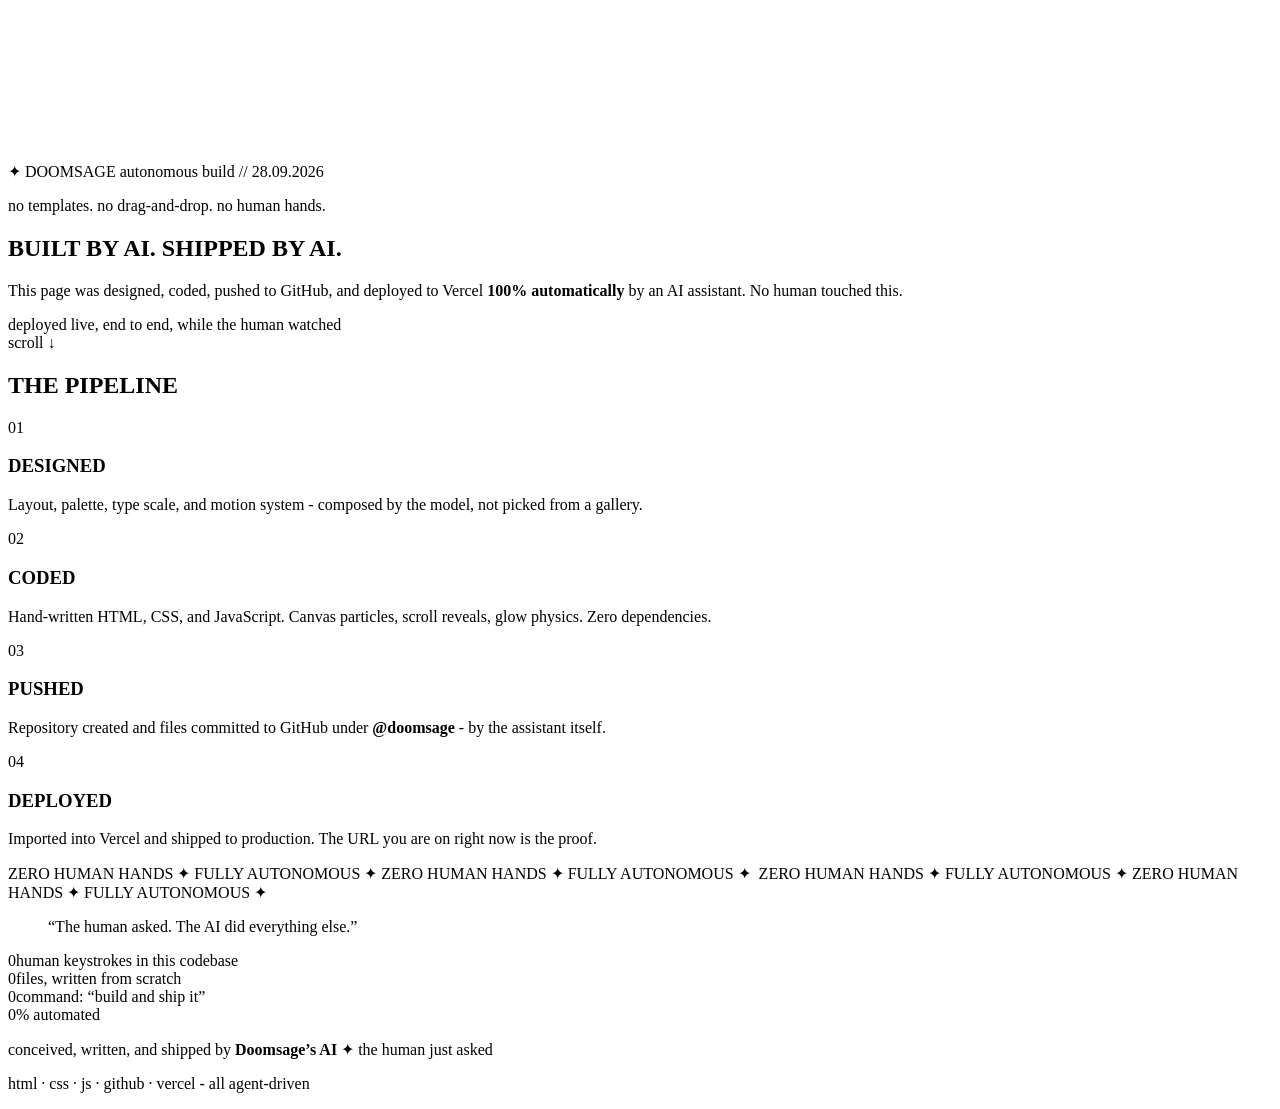
==== index.html @ a87578d3 "Rename 1-index.html to index.html" ====
<!DOCTYPE html>
<html lang="en">
<head>
<meta charset="UTF-8">
<meta name="viewport" content="width=device-width, initial-scale=1.0">
<title>Built by AI. Shipped by AI. - Doomsage</title>
<meta name="description" content="This page was designed, coded, pushed to GitHub, and deployed to Vercel 100% automatically by an AI assistant. Zero human hands.">
<link rel="stylesheet" href="style.css">
</head>
<body>

<canvas id="particles"></canvas>
<div class="cursor-glow" id="cursorGlow"></div>

<header class="nav">
  <span class="nav-mark">&#x2726; DOOMSAGE</span>
  <span class="nav-tag">autonomous build // 28.09.2026</span>
</header>

<main>

  <section class="hero">
    <p class="hero-kicker reveal">no templates. no drag-and-drop. no human hands.</p>
    <h1 class="hero-title">
      <span class="line reveal">BUILT BY AI.</span>
      <span class="line reveal delay-1">SHIPPED BY AI.</span>
    </h1>
    <p class="hero-sub reveal delay-2">
      This page was designed, coded, pushed to GitHub, and deployed to Vercel
      <strong>100% automatically</strong> by an AI assistant.
      No human touched this.
    </p>
    <div class="hero-cta reveal delay-3">
      <span class="pulse-dot"></span> deployed live, end to end, while the human watched
    </div>
    <div class="scroll-hint">scroll &#x2193;</div>
  </section>

  <section class="pipeline">
    <h2 class="section-title reveal">THE PIPELINE</h2>
    <div class="cards">
      <article class="card reveal">
        <span class="card-num">01</span>
        <h3>DESIGNED</h3>
        <p>Layout, palette, type scale, and motion system - composed by the model, not picked from a gallery.</p>
      </article>
      <article class="card reveal delay-1">
        <span class="card-num">02</span>
        <h3>CODED</h3>
        <p>Hand-written HTML, CSS, and JavaScript. Canvas particles, scroll reveals, glow physics. Zero dependencies.</p>
      </article>
      <article class="card reveal delay-2">
        <span class="card-num">03</span>
        <h3>PUSHED</h3>
        <p>Repository created and files committed to GitHub under <strong>@doomsage</strong> - by the assistant itself.</p>
      </article>
      <article class="card reveal delay-3">
        <span class="card-num">04</span>
        <h3>DEPLOYED</h3>
        <p>Imported into Vercel and shipped to production. The URL you are on right now is the proof.</p>
      </article>
    </div>
  </section>

  <section class="manifesto">
    <div class="marquee" aria-hidden="true">
      <div class="marquee-track">
        <span>ZERO HUMAN HANDS &#x2726; FULLY AUTONOMOUS &#x2726; ZERO HUMAN HANDS &#x2726; FULLY AUTONOMOUS &#x2726;&nbsp;</span>
        <span>ZERO HUMAN HANDS &#x2726; FULLY AUTONOMOUS &#x2726; ZERO HUMAN HANDS &#x2726; FULLY AUTONOMOUS &#x2726;&nbsp;</span>
      </div>
    </div>
    <blockquote class="reveal">
      <p>&ldquo;The human asked. The AI did everything else.&rdquo;</p>
    </blockquote>
  </section>

  <section class="stats">
    <div class="stat reveal"><span class="stat-num" data-count="0">0</span><span class="stat-label">human keystrokes in this codebase</span></div>
    <div class="stat reveal delay-1"><span class="stat-num" data-count="3">0</span><span class="stat-label">files, written from scratch</span></div>
    <div class="stat reveal delay-2"><span class="stat-num" data-count="1">0</span><span class="stat-label">command: &ldquo;build and ship it&rdquo;</span></div>
    <div class="stat reveal delay-3"><span class="stat-num" data-count="100">0</span><span class="stat-label">% automated</span></div>
  </section>

</main>

<footer class="footer">
  <p>conceived, written, and shipped by <strong>Doomsage&rsquo;s AI</strong> &#x2726; the human just asked</p>
  <p class="footer-small">html &middot; css &middot; js &middot; github &middot; vercel - all agent-driven</p>
</footer>

<script src="script.js"></script>
</body>
</html>
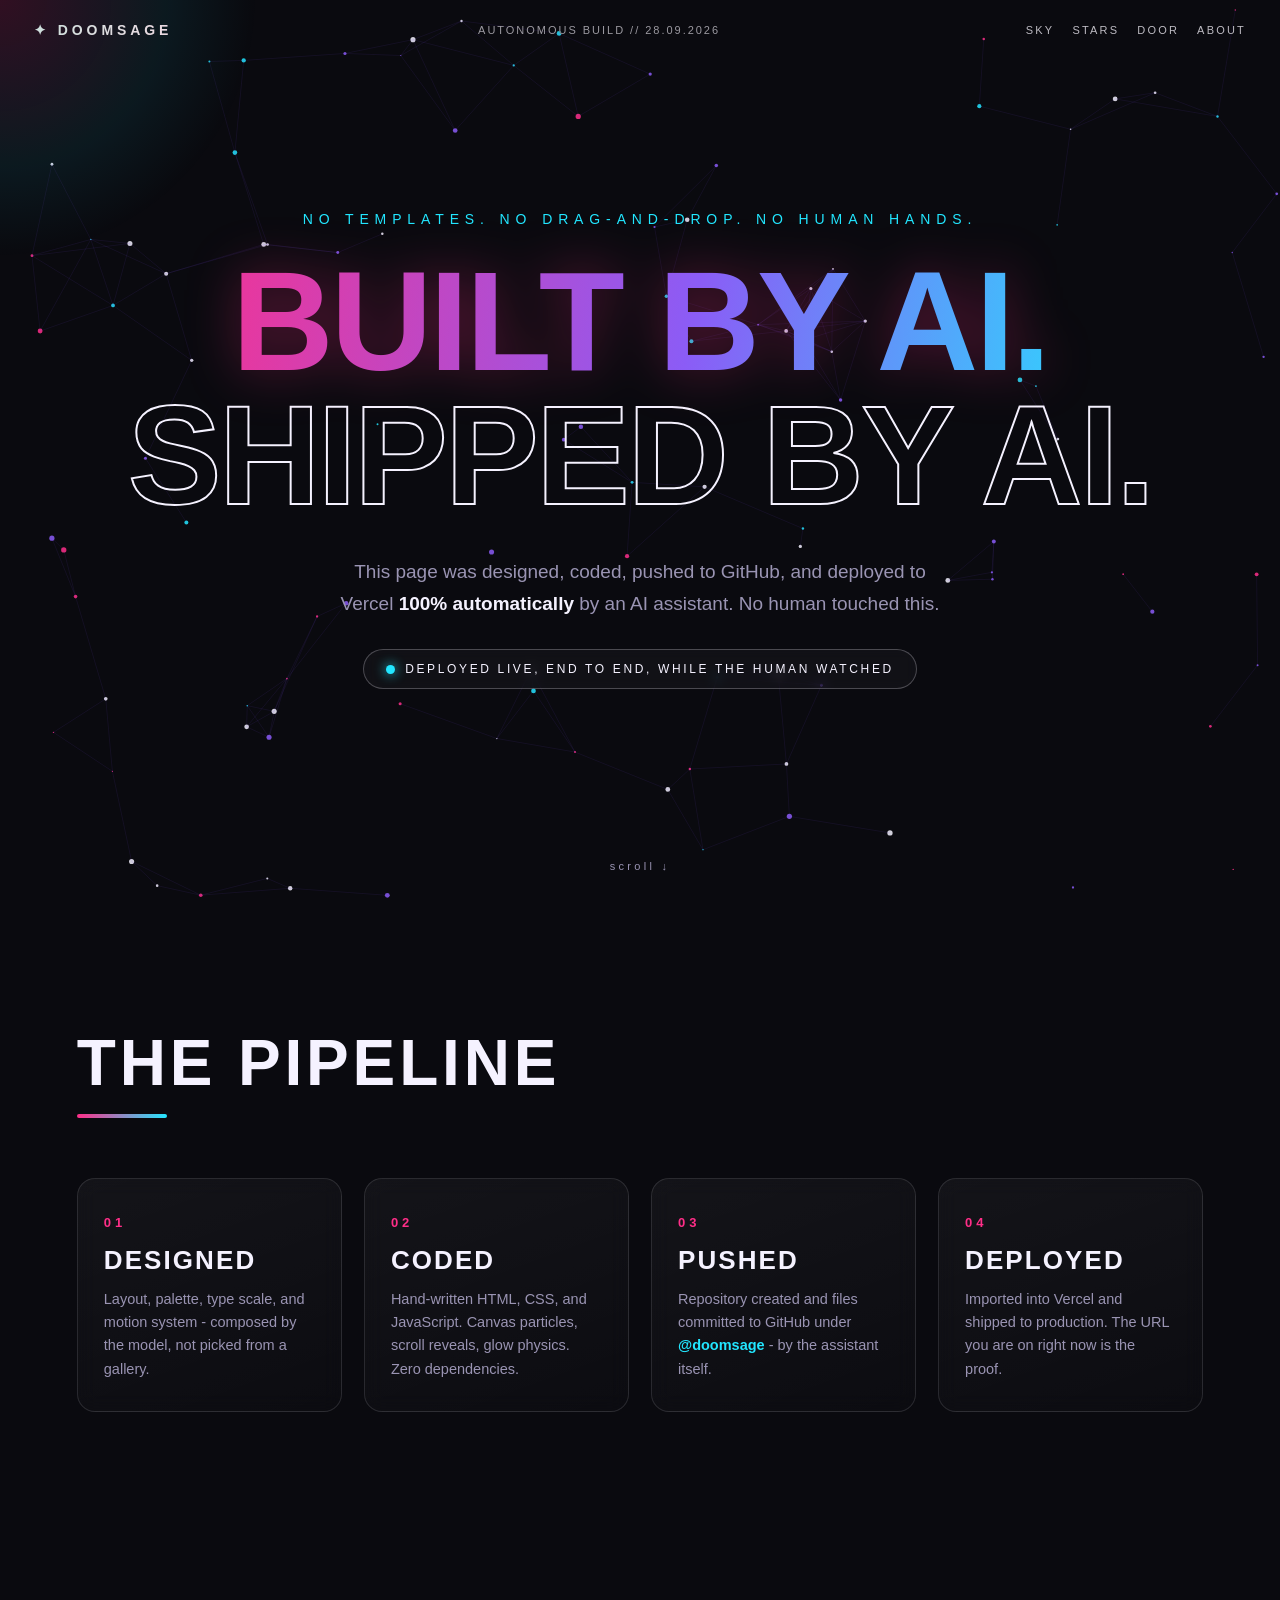
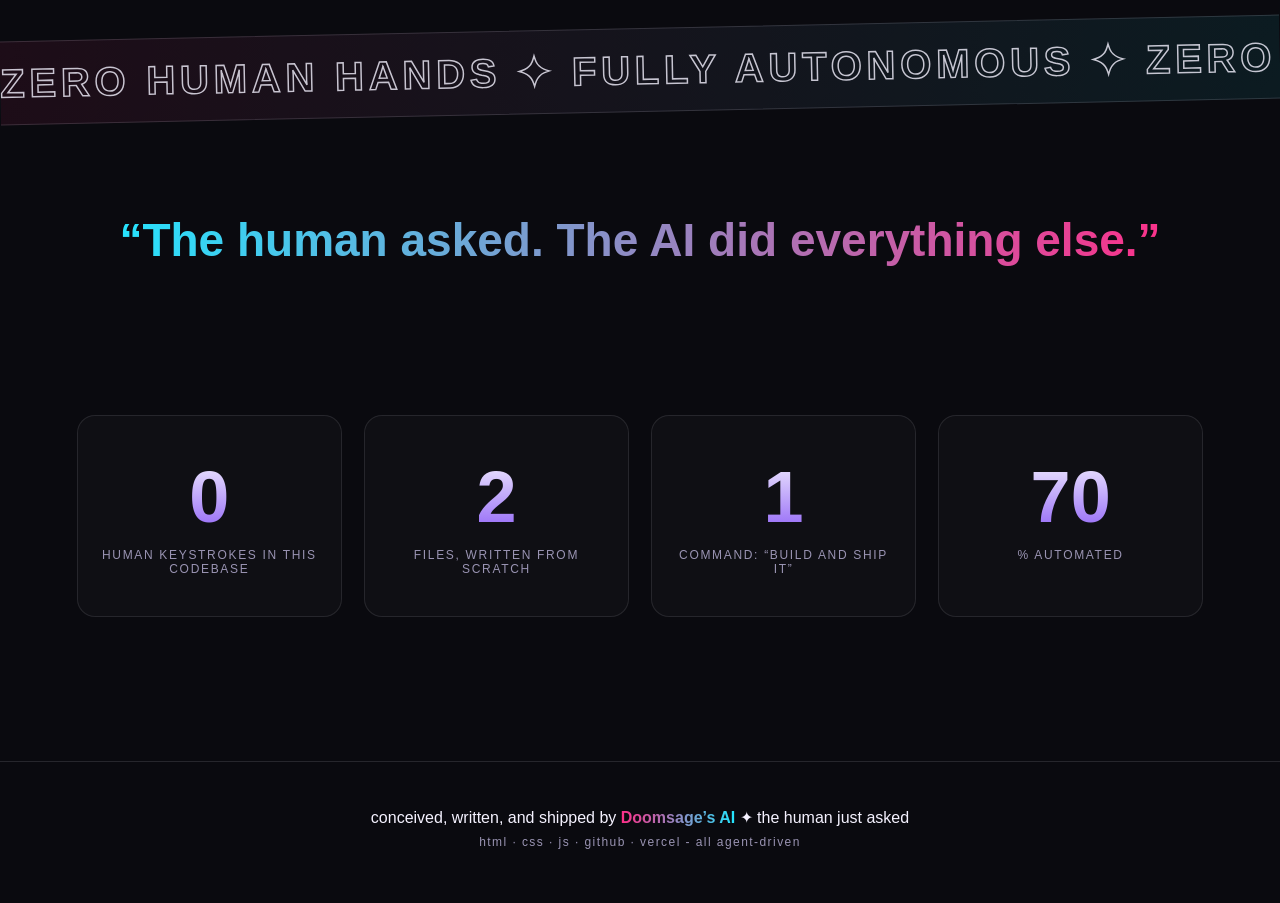
==== commit 11744d0d: "Add navigation links and shared script to index.html" ====
--- a/index.html
+++ b/index.html
@@ -6,6 +6,7 @@
 <title>Built by AI. Shipped by AI. - Doomsage</title>
 <meta name="description" content="This page was designed, coded, pushed to GitHub, and deployed to Vercel 100% automatically by an AI assistant. Zero human hands.">
 <link rel="stylesheet" href="style.css">
+<link rel="stylesheet" href="shared.css">
 </head>
 <body>
 
@@ -15,6 +16,12 @@
 <header class="nav">
   <span class="nav-mark">&#x2726; DOOMSAGE</span>
   <span class="nav-tag">autonomous build // 28.09.2026</span>
+  <nav class="nav-links">
+    <a href="sky.html">Sky</a>
+    <a href="stars.html">Stars</a>
+    <a href="door.html">Door</a>
+    <a href="about.html">About</a>
+  </nav>
 </header>
 
 <main>
@@ -89,5 +96,7 @@
 </footer>
 
 <script src="script.js"></script>
+<script src="shared.js"></script>
 </body>
 </html>
+
--- a/style.css
+++ b/style.css
@@ -0,0 +1,287 @@
+:root {
+  --bg: #0a0a0f;
+  --ink: #f5f2ff;
+  --pink: #ff2e88;
+  --cyan: #22e6ff;
+  --violet: #8b5cf6;
+  --muted: #9a94b3;
+}
+
+* { margin: 0; padding: 0; box-sizing: border-box; }
+
+html { scroll-behavior: smooth; }
+
+body {
+  background: var(--bg);
+  color: var(--ink);
+  font-family: "Avenir Next", "Helvetica Neue", Arial, sans-serif;
+  overflow-x: hidden;
+  cursor: crosshair;
+}
+
+#particles {
+  position: fixed;
+  inset: 0;
+  z-index: 0;
+  pointer-events: none;
+}
+
+.cursor-glow {
+  position: fixed;
+  width: 520px;
+  height: 520px;
+  border-radius: 50%;
+  background: radial-gradient(circle, rgba(255,46,136,.16), rgba(34,230,255,.07) 45%, transparent 70%);
+  transform: translate(-50%, -50%);
+  pointer-events: none;
+  z-index: 1;
+  transition: opacity .4s;
+}
+
+.nav {
+  position: fixed;
+  top: 0; left: 0; right: 0;
+  display: flex;
+  justify-content: space-between;
+  align-items: center;
+  padding: 22px 34px;
+  z-index: 10;
+  mix-blend-mode: difference;
+}
+.nav-mark { font-weight: 800; letter-spacing: .28em; font-size: 14px; }
+.nav-tag { font-size: 11px; letter-spacing: .18em; color: var(--ink); opacity: .65; text-transform: uppercase; }
+
+main { position: relative; z-index: 2; }
+
+/* HERO */
+.hero {
+  min-height: 100vh;
+  display: flex;
+  flex-direction: column;
+  justify-content: center;
+  align-items: center;
+  text-align: center;
+  padding: 0 6vw;
+  position: relative;
+}
+.hero-kicker {
+  font-size: clamp(11px, 1.4vw, 14px);
+  letter-spacing: .42em;
+  text-transform: uppercase;
+  color: var(--cyan);
+  margin-bottom: 28px;
+}
+.hero-title {
+  font-size: clamp(52px, 11vw, 150px);
+  font-weight: 900;
+  line-height: .95;
+  letter-spacing: -0.02em;
+  text-transform: uppercase;
+}
+.hero-title .line { display: block; }
+.hero-title .line:first-child {
+  background: linear-gradient(100deg, var(--pink), var(--violet) 55%, var(--cyan));
+  -webkit-background-clip: text;
+  background-clip: text;
+  color: transparent;
+  filter: drop-shadow(0 0 26px rgba(255,46,136,.35));
+}
+.hero-title .line:last-child {
+  color: transparent;
+  -webkit-text-stroke: 2px var(--ink);
+}
+.hero-sub {
+  margin-top: 34px;
+  max-width: 620px;
+  font-size: clamp(15px, 1.8vw, 19px);
+  line-height: 1.65;
+  color: var(--muted);
+}
+.hero-sub strong { color: var(--ink); }
+.hero-cta {
+  margin-top: 30px;
+  font-size: 12px;
+  letter-spacing: .22em;
+  text-transform: uppercase;
+  color: var(--ink);
+  display: flex;
+  align-items: center;
+  gap: 10px;
+  border: 1px solid rgba(245,242,255,.25);
+  border-radius: 999px;
+  padding: 12px 22px;
+  backdrop-filter: blur(6px);
+  background: rgba(255,255,255,.03);
+}
+.pulse-dot {
+  width: 9px; height: 9px; border-radius: 50%;
+  background: var(--cyan);
+  box-shadow: 0 0 12px var(--cyan);
+  animation: pulse 1.6s ease-in-out infinite;
+}
+@keyframes pulse { 50% { transform: scale(1.7); opacity: .5; } }
+.scroll-hint {
+  position: absolute;
+  bottom: 28px;
+  font-size: 11px;
+  letter-spacing: .3em;
+  color: var(--muted);
+  animation: bob 2s ease-in-out infinite;
+}
+@keyframes bob { 50% { transform: translateY(8px); } }
+
+/* PIPELINE */
+.pipeline { padding: 14vh 6vw; }
+.section-title {
+  font-size: clamp(34px, 5vw, 64px);
+  font-weight: 900;
+  letter-spacing: .06em;
+  margin-bottom: 60px;
+}
+.section-title::after {
+  content: "";
+  display: block;
+  width: 90px; height: 4px;
+  margin-top: 14px;
+  background: linear-gradient(90deg, var(--pink), var(--cyan));
+  border-radius: 2px;
+}
+.cards {
+  display: grid;
+  grid-template-columns: repeat(auto-fit, minmax(240px, 1fr));
+  gap: 22px;
+}
+.card {
+  position: relative;
+  border: 1px solid rgba(245,242,255,.12);
+  border-radius: 18px;
+  padding: 34px 26px 30px;
+  background: linear-gradient(160deg, rgba(255,255,255,.045), rgba(255,255,255,.012));
+  backdrop-filter: blur(10px);
+  overflow: hidden;
+  transition: transform .35s ease, border-color .35s ease;
+}
+.card::before {
+  content: "";
+  position: absolute; inset: 0;
+  background: radial-gradient(420px circle at var(--mx,50%) var(--my,50%), rgba(139,92,246,.18), transparent 55%);
+  opacity: 0;
+  transition: opacity .35s;
+}
+.card:hover { transform: translateY(-8px); border-color: rgba(34,230,255,.45); }
+.card:hover::before { opacity: 1; }
+.card-num {
+  font-size: 13px;
+  letter-spacing: .3em;
+  color: var(--pink);
+  font-weight: 700;
+}
+.card h3 {
+  font-size: 26px;
+  font-weight: 900;
+  letter-spacing: .08em;
+  margin: 14px 0 12px;
+}
+.card p { color: var(--muted); line-height: 1.6; font-size: 14.5px; }
+.card p strong { color: var(--cyan); }
+
+/* MANIFESTO */
+.manifesto { padding: 10vh 0 12vh; }
+.marquee {
+  overflow: hidden;
+  border-top: 1px solid rgba(245,242,255,.14);
+  border-bottom: 1px solid rgba(245,242,255,.14);
+  padding: 18px 0;
+  transform: rotate(-1.2deg);
+  background: linear-gradient(90deg, rgba(255,46,136,.08), rgba(34,230,255,.08));
+}
+.marquee-track {
+  display: flex;
+  width: max-content;
+  animation: scroll 18s linear infinite;
+  font-weight: 900;
+  font-size: clamp(20px, 3.4vw, 40px);
+  letter-spacing: .12em;
+  white-space: nowrap;
+  color: transparent;
+  -webkit-text-stroke: 1.5px rgba(245,242,255,.8);
+}
+@keyframes scroll { to { transform: translateX(-50%); } }
+.manifesto blockquote {
+  text-align: center;
+  margin-top: 11vh;
+  padding: 0 8vw;
+}
+.manifesto blockquote p {
+  font-size: clamp(24px, 4vw, 46px);
+  font-weight: 800;
+  line-height: 1.3;
+  background: linear-gradient(100deg, var(--cyan), var(--pink));
+  -webkit-background-clip: text;
+  background-clip: text;
+  color: transparent;
+}
+
+/* STATS */
+.stats {
+  display: grid;
+  grid-template-columns: repeat(auto-fit, minmax(200px, 1fr));
+  gap: 22px;
+  padding: 4vh 6vw 16vh;
+}
+.stat {
+  text-align: center;
+  border: 1px solid rgba(245,242,255,.1);
+  border-radius: 18px;
+  padding: 40px 18px;
+  background: rgba(255,255,255,.025);
+}
+.stat-num {
+  display: block;
+  font-size: clamp(44px, 6vw, 72px);
+  font-weight: 900;
+  background: linear-gradient(180deg, var(--ink), var(--violet));
+  -webkit-background-clip: text;
+  background-clip: text;
+  color: transparent;
+}
+.stat-label {
+  display: block;
+  margin-top: 10px;
+  font-size: 12px;
+  letter-spacing: .14em;
+  text-transform: uppercase;
+  color: var(--muted);
+}
+
+.footer {
+  position: relative;
+  z-index: 2;
+  text-align: center;
+  padding: 46px 6vw 54px;
+  border-top: 1px solid rgba(245,242,255,.12);
+}
+.footer strong {
+  background: linear-gradient(90deg, var(--pink), var(--cyan));
+  -webkit-background-clip: text;
+  background-clip: text;
+  color: transparent;
+}
+.footer-small { margin-top: 8px; font-size: 12px; color: var(--muted); letter-spacing: .12em; }
+
+/* REVEAL */
+.reveal {
+  opacity: 0;
+  transform: translateY(34px);
+  transition: opacity .8s cubic-bezier(.2,.65,.25,1), transform .8s cubic-bezier(.2,.65,.25,1);
+}
+.reveal.visible { opacity: 1; transform: none; }
+.delay-1 { transition-delay: .12s; }
+.delay-2 { transition-delay: .24s; }
+.delay-3 { transition-delay: .36s; }
+
+@media (max-width: 640px) {
+  .nav-tag { display: none; }
+  body { cursor: auto; }
+  .cursor-glow { display: none; }
+}
--- a/shared.css
+++ b/shared.css
@@ -0,0 +1,111 @@
+/* Shared across the new pages: top nav, scroll progress, reveals. */
+:root {
+  --sky-blue: #7ec8f2;
+  --sunset: #ff9a62;
+  --dusk: #b06ab3;
+  --night: #0b1026;
+  --gold: #ffd76e;
+  --ink2: #f7f4ff;
+  --muted2: #b9b3d4;
+}
+
+.topnav {
+  position: fixed;
+  top: 0; left: 0; right: 0;
+  display: flex;
+  justify-content: space-between;
+  align-items: center;
+  padding: 18px 30px;
+  z-index: 50;
+  background: linear-gradient(rgba(8,8,18,.55), rgba(8,8,18,0));
+  backdrop-filter: blur(6px);
+  -webkit-backdrop-filter: blur(6px);
+}
+.topnav .brand {
+  color: var(--ink2);
+  text-decoration: none;
+  font-weight: 800;
+  letter-spacing: .28em;
+  font-size: 14px;
+}
+.topnav .links { display: flex; gap: 22px; }
+.topnav .links a {
+  color: var(--ink2);
+  text-decoration: none;
+  font-size: 11px;
+  letter-spacing: .22em;
+  text-transform: uppercase;
+  opacity: .75;
+  position: relative;
+  transition: opacity .25s;
+}
+.topnav .links a::after {
+  content: "";
+  position: absolute;
+  left: 0; bottom: -6px;
+  width: 100%; height: 1px;
+  background: var(--gold);
+  transform: scaleX(0);
+  transform-origin: left;
+  transition: transform .3s ease;
+}
+.topnav .links a:hover { opacity: 1; }
+.topnav .links a:hover::after { transform: scaleX(1); }
+.topnav .links a.active { opacity: 1; }
+.topnav .links a.active::after { transform: scaleX(1); }
+
+.scroll-progress {
+  position: fixed;
+  top: 0; left: 0;
+  height: 3px;
+  width: 0;
+  background: linear-gradient(90deg, #ff9a62, #ff5e9c, #8b5cf6, #22e6ff);
+  z-index: 60;
+  box-shadow: 0 0 12px rgba(255,154,98,.7);
+}
+
+/* nav links injected into the original home page header */
+.nav-links { display: flex; gap: 18px; }
+.nav-links a {
+  color: inherit;
+  text-decoration: none;
+  font-size: 11px;
+  letter-spacing: .2em;
+  text-transform: uppercase;
+  opacity: .8;
+  transition: opacity .25s;
+}
+.nav-links a:hover { opacity: 1; text-shadow: 0 0 10px currentColor; }
+
+/* scroll reveal utilities for the new pages */
+.rv {
+  opacity: 0;
+  transform: translateY(46px);
+  transition: opacity .9s ease, transform .9s cubic-bezier(.16,1,.3,1);
+}
+.rv.rv-left { transform: translateX(-60px); }
+.rv.rv-right { transform: translateX(60px); }
+.rv.rv-zoom { transform: scale(.86); }
+.rv.on { opacity: 1; transform: none; }
+.rv-d1 { transition-delay: .12s; }
+.rv-d2 { transition-delay: .26s; }
+.rv-d3 { transition-delay: .4s; }
+
+.site-footer {
+  position: relative;
+  z-index: 5;
+  padding: 60px 30px 40px;
+  text-align: center;
+  color: var(--muted2);
+  font-size: 12px;
+  letter-spacing: .14em;
+}
+.site-footer a { color: var(--gold); text-decoration: none; }
+
+@media (max-width: 720px) {
+  .topnav { padding: 14px 18px; }
+  .topnav .links { gap: 12px; }
+  .topnav .links a { font-size: 10px; letter-spacing: .14em; }
+  .nav-links { gap: 10px; }
+  .nav-links a { font-size: 9px; letter-spacing: .12em; }
+}
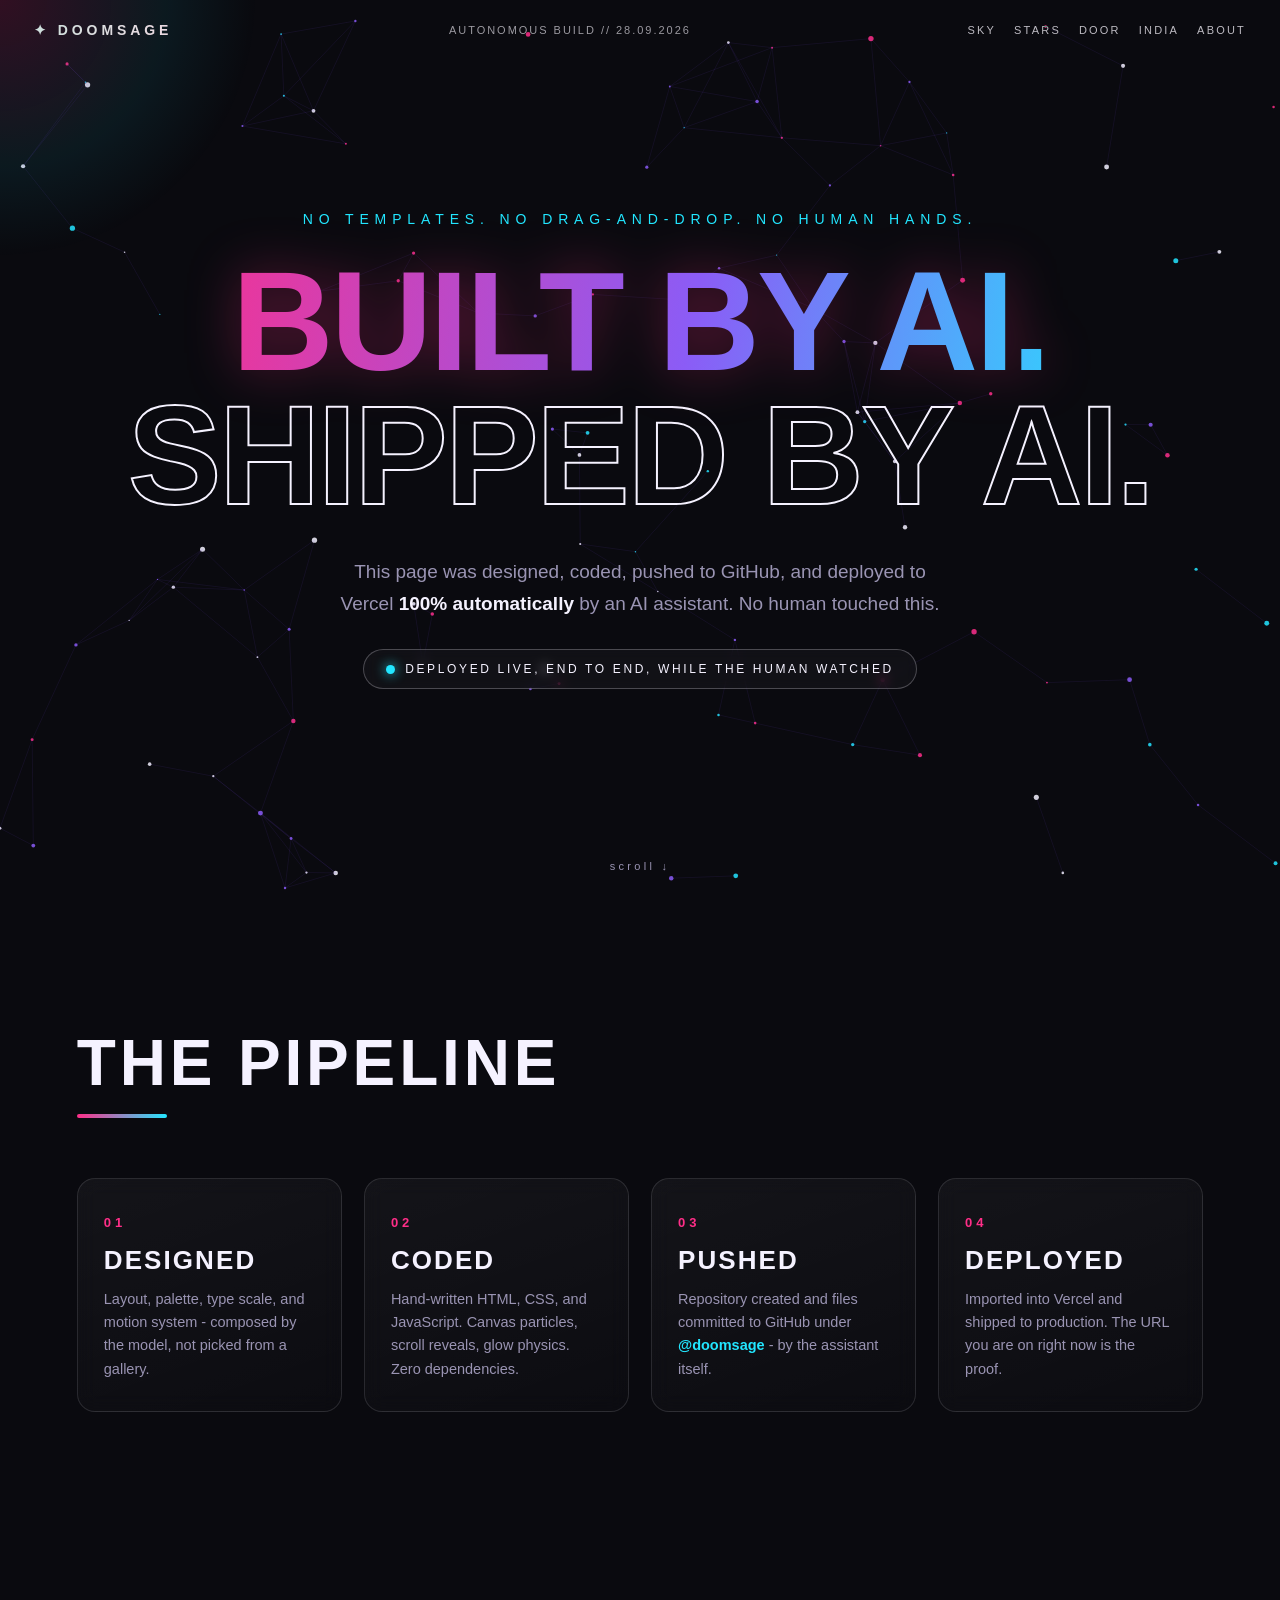
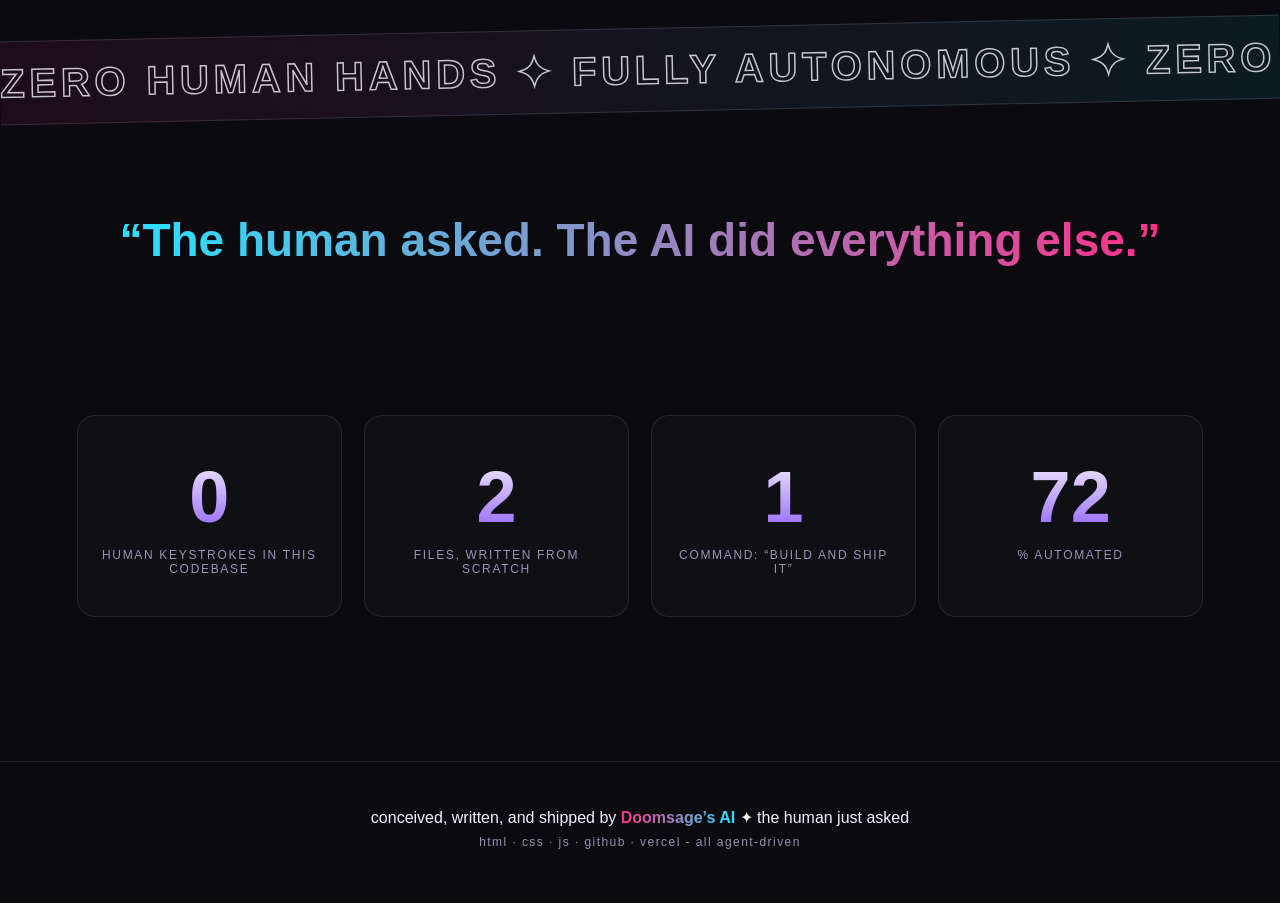
==== commit 29262cff: "Add link to India in navigation menu" ====
--- a/index.html
+++ b/index.html
@@ -20,6 +20,7 @@
     <a href="sky.html">Sky</a>
     <a href="stars.html">Stars</a>
     <a href="door.html">Door</a>
+    <a href="india.html">India</a>
     <a href="about.html">About</a>
   </nav>
 </header>
